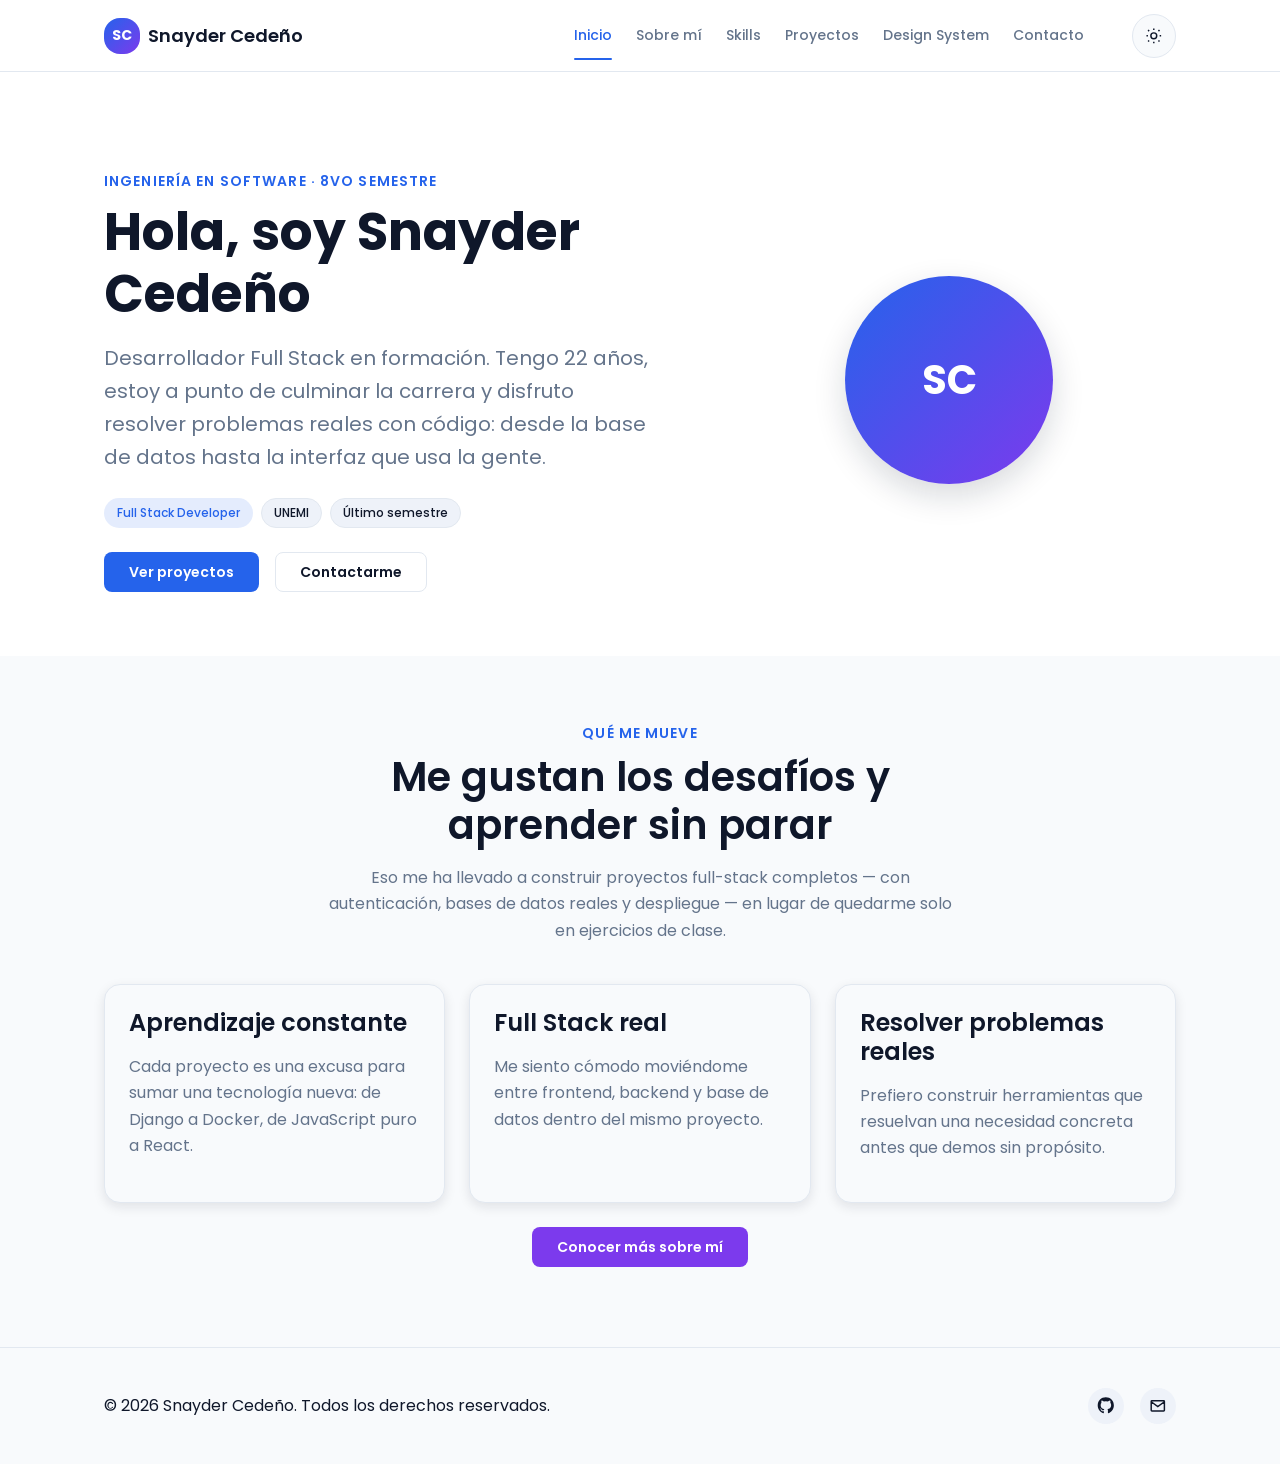
==== index.html @ 7c514db2 "feat: página de Inicio Hero con presentación, avatar placeholder con iniciales, CTAs a Proyectos y C" ====
<!DOCTYPE html>
<html lang="es">
<head>
  <meta charset="UTF-8" />
  <meta name="viewport" content="width=device-width, initial-scale=1.0" />
  <title>Snayder Cedeño · Full Stack Developer</title>
  <meta name="description" content="Portafolio de Snayder Cedeño, estudiante de Ingeniería en Software y desarrollador Full Stack. Proyectos, habilidades y contacto." />
  <link rel="icon" type="image/svg+xml" href="assets/img/favicon.svg" />
  <link rel="preconnect" href="https://fonts.googleapis.com" />
  <link rel="preconnect" href="https://fonts.gstatic.com" crossorigin />
  <link href="https://fonts.googleapis.com/css2?family=Poppins:wght@400;500;600;700&display=swap" rel="stylesheet" />
  <link rel="stylesheet" href="css/variables.css" />
  <link rel="stylesheet" href="css/base.css" />
  <link rel="stylesheet" href="css/layout.css" />
  <link rel="stylesheet" href="css/components.css" />
  <link rel="stylesheet" href="css/utilities.css" />
  <link rel="stylesheet" href="css/responsive.css" />
  <script>
    (function () {
      try {
        var saved = localStorage.getItem("portfolio-theme");
        var theme = saved || ((window.matchMedia && window.matchMedia("(prefers-color-scheme: dark)").matches) ? "dark" : "light");
        document.documentElement.setAttribute("data-theme", theme);
      } catch (e) {}
    })();
  </script>
</head>
<body>
  <a class="sr-only" href="#main-content">Saltar al contenido principal</a>

  <header class="site-header">
    <div class="container header__inner">
      <a href="index.html" class="brand">
        <span class="brand__mark" aria-hidden="true">SC</span>
        <span class="brand__name">Snayder Cedeño</span>
      </a>

      <nav class="navbar" aria-label="Navegación principal">
        <button class="nav-toggle" id="navToggle" type="button" aria-expanded="false" aria-controls="navMenu" aria-label="Abrir menú de navegación">
          <span class="nav-toggle__bar"></span>
          <span class="nav-toggle__bar"></span>
          <span class="nav-toggle__bar"></span>
        </button>
        <ul class="nav-menu" id="navMenu">
          <li><a href="index.html" class="nav-link nav-link--active" aria-current="page">Inicio</a></li>
          <li><a href="sobre-mi.html" class="nav-link">Sobre mí</a></li>
          <li><a href="skills.html" class="nav-link">Skills</a></li>
          <li><a href="proyectos.html" class="nav-link">Proyectos</a></li>
          <li><a href="design-system.html" class="nav-link">Design System</a></li>
          <li><a href="contacto.html" class="nav-link">Contacto</a></li>
        </ul>
      </nav>

      <div class="header__actions">
        <button class="theme-toggle" id="themeToggle" type="button" aria-label="Cambiar tema claro/oscuro" aria-pressed="false">
          <svg class="icon-sun" viewBox="0 0 24 24" fill="none" stroke="currentColor" stroke-width="2" aria-hidden="true">
            <circle cx="12" cy="12" r="4" />
            <path d="M12 2v2M12 20v2M4.22 4.22l1.42 1.42M18.36 18.36l1.42 1.42M2 12h2M20 12h2M4.22 19.78l1.42-1.42M18.36 5.64l1.42-1.42" />
          </svg>
          <svg class="icon-moon" viewBox="0 0 24 24" fill="none" stroke="currentColor" stroke-width="2" aria-hidden="true">
            <path d="M21 12.79A9 9 0 1 1 11.21 3 7 7 0 0 0 21 12.79z" />
          </svg>
        </button>
      </div>
    </div>
  </header>

  <main id="main-content">
    <section class="hero">
      <div class="container hero__inner">
        <div>
          <p class="section__eyebrow">Ingeniería en Software · 8vo semestre</p>
          <h1>Hola, soy Snayder Cedeño</h1>
          <p class="text-muted" style="font-size: var(--fs-lg)">
            Desarrollador Full Stack en formación. Tengo 22 años, estoy a punto de
            culminar la carrera y disfruto resolver problemas reales con código:
            desde la base de datos hasta la interfaz que usa la gente.
          </p>
          <div class="hero__meta" aria-label="Resumen rápido">
            <span class="badge badge-primary">Full Stack Developer</span>
            <span class="badge">UNEMI</span>
            <span class="badge">Último semestre</span>
          </div>
          <div class="hero__actions">
            <a class="btn btn-primary" href="proyectos.html">Ver proyectos</a>
            <a class="btn btn-outline" href="contacto.html">Contactarme</a>
          </div>
        </div>

        <figure class="hero__figure">
          <div class="avatar avatar--lg" role="img" aria-label="Avatar de Snayder Cedeño con las iniciales SC">SC</div>
          <figcaption class="sr-only">Avatar de Snayder Cedeño — reemplazar por foto real cuando esté disponible.</figcaption>
        </figure>
      </div>
    </section>

    <section class="section section--alt">
      <div class="container">
        <div class="section__header text-center" style="margin-inline:auto">
          <p class="section__eyebrow">Qué me mueve</p>
          <h2>Me gustan los desafíos y aprender sin parar</h2>
          <p class="text-muted">
            Eso me ha llevado a construir proyectos full-stack completos — con
            autenticación, bases de datos reales y despliegue — en lugar de
            quedarme solo en ejercicios de clase.
          </p>
        </div>

        <div class="grid grid--skills">
          <article class="card reveal">
            <h3>Aprendizaje constante</h3>
            <p class="text-muted">
              Cada proyecto es una excusa para sumar una tecnología nueva:
              de Django a Docker, de JavaScript puro a React.
            </p>
          </article>
          <article class="card reveal">
            <h3>Full Stack real</h3>
            <p class="text-muted">
              Me siento cómodo moviéndome entre frontend, backend y base de
              datos dentro del mismo proyecto.
            </p>
          </article>
          <article class="card reveal">
            <h3>Resolver problemas reales</h3>
            <p class="text-muted">
              Prefiero construir herramientas que resuelvan una necesidad
              concreta antes que demos sin propósito.
            </p>
          </article>
        </div>

        <p class="text-center mt-lg">
          <a class="btn btn-secondary" href="sobre-mi.html">Conocer más sobre mí</a>
        </p>
      </div>
    </section>
  </main>

  <footer class="site-footer">
    <div class="container footer__inner">
      <p class="mb-0">&copy; <span id="year"></span> Snayder Cedeño. Todos los derechos reservados.</p>
      <ul class="footer__social">
        <li>
          <a href="https://github.com/SnayderC" target="_blank" rel="noopener noreferrer" aria-label="Perfil de GitHub">
            <svg viewBox="0 0 24 24" fill="currentColor" aria-hidden="true"><path d="M12 .5C5.73.5.98 5.24.98 11.52c0 4.93 3.2 9.11 7.64 10.59.56.1.76-.24.76-.54 0-.27-.01-1.17-.02-2.12-3.11.68-3.77-1.32-3.77-1.32-.51-1.29-1.24-1.64-1.24-1.64-1.01-.69.08-.67.08-.67 1.12.08 1.71 1.15 1.71 1.15.99 1.7 2.6 1.21 3.24.92.1-.72.39-1.21.7-1.49-2.48-.28-5.09-1.24-5.09-5.53 0-1.22.43-2.22 1.15-3-.12-.28-.5-1.42.11-2.96 0 0 .94-.3 3.08 1.14a10.7 10.7 0 0 1 5.6 0c2.14-1.44 3.08-1.14 3.08-1.14.61 1.54.23 2.68.11 2.96.72.78 1.15 1.78 1.15 3 0 4.3-2.62 5.25-5.11 5.52.4.35.76 1.03.76 2.08 0 1.5-.01 2.71-.01 3.08 0 .3.2.65.77.54C19.82 20.63 23 16.45 23 11.52 23 5.24 18.27.5 12 .5z"/></svg>
          </a>
        </li>
        <li>
          <a href="mailto:cedenosnyder@gmail.com" aria-label="Enviar correo electrónico">
            <svg viewBox="0 0 24 24" fill="none" stroke="currentColor" stroke-width="2" aria-hidden="true"><path d="M4 4h16v16H4z" opacity="0"/><path d="M3 6.5 12 13l9-6.5M4 5h16a1 1 0 0 1 1 1v12a1 1 0 0 1-1 1H4a1 1 0 0 1-1-1V6a1 1 0 0 1 1-1z"/></svg>
          </a>
        </li>
      </ul>
    </div>
  </footer>

  <button class="back-to-top" id="backToTop" type="button" aria-label="Volver al inicio de la página">↑</button>

  <script src="js/nav.js" defer></script>
  <script src="js/theme.js" defer></script>
  <script src="js/scrolltop.js" defer></script>
  <script src="js/main.js" defer></script>
</body>
</html>
---- css/variables.css ----
/* ==========================================================================
   Design Tokens — fuente única de verdad para todas las decisiones visuales.
   Toda la sección "Design System" de este sitio documenta estas variables.
   ========================================================================== */

:root {
  /* --- Color: marca y superficies (tema claro, por defecto) --- */
  --color-primary: #2563eb;
  --color-primary-dark: #1d4ed8;
  --color-secondary: #7c3aed;
  --color-accent: #06b6d4;

  --color-success: #16a34a;
  --color-error: #dc2626;

  --color-background: #ffffff;
  --color-surface: #f8fafc;
  --color-surface-alt: #eef2f9;
  --color-border: #e2e8f0;

  --color-text: #0f172a;
  --color-text-muted: #64748b;
  --color-text-on-primary: #ffffff;

  /* --- Tipografía --- */
  --font-primary: "Poppins", "Segoe UI", Arial, sans-serif;
  --font-mono: "Fira Code", "Courier New", monospace;

  --fs-xs: 0.75rem;
  --fs-sm: 0.875rem;
  --fs-base: 1rem;
  --fs-md: 1.125rem;
  --fs-lg: 1.25rem;
  --fs-xl: 1.5rem;
  --fs-2xl: 2rem;
  --fs-3xl: 2.5rem;
  --fs-4xl: 3.25rem;

  --fw-regular: 400;
  --fw-medium: 500;
  --fw-semibold: 600;
  --fw-bold: 700;

  --lh-tight: 1.2;
  --lh-normal: 1.65;

  /* --- Espaciado (escala base 4px/8px) --- */
  --space-3xs: 0.25rem;
  --space-2xs: 0.5rem;
  --space-sm: 0.75rem;
  --space-md: 1rem;
  --space-lg: 1.5rem;
  --space-xl: 2.5rem;
  --space-2xl: 4rem;
  --space-3xl: 6rem;

  /* --- Bordes y radios --- */
  --border-width: 1px;
  --radius-sm: 0.5rem;
  --radius-md: 1rem;
  --radius-lg: 1.5rem;
  --radius-full: 999px;

  /* --- Sombras --- */
  --shadow-sm: 0 1px 3px rgb(15 23 42 / 0.08);
  --shadow-card: 0 4px 12px rgb(15 23 42 / 0.1);
  --shadow-lg: 0 12px 32px rgb(15 23 42 / 0.16);

  /* --- Layout --- */
  --container-max: 1120px;
  --header-height: 4.5rem;
  --transition-base: 0.25s ease;
  --transition-fast: 0.15s ease;

  --z-header: 100;
  --z-backdrop: 500;
  --z-modal: 1000;
  --z-toast: 1100;
}

/* --- Tema oscuro: se activa con [data-theme="dark"] en <html> ---
   Guardado en localStorage para persistir la preferencia del usuario. */
[data-theme="dark"] {
  --color-primary: #3b82f6;
  --color-primary-dark: #2563eb;
  --color-secondary: #a78bfa;
  --color-accent: #22d3ee;

  --color-background: #0b1120;
  --color-surface: #131c2e;
  --color-surface-alt: #1a2540;
  --color-border: #26324a;

  --color-text: #f1f5f9;
  --color-text-muted: #94a3b8;
  --color-text-on-primary: #0b1120;

  --shadow-sm: 0 1px 3px rgb(0 0 0 / 0.4);
  --shadow-card: 0 4px 14px rgb(0 0 0 / 0.45);
  --shadow-lg: 0 14px 36px rgb(0 0 0 / 0.55);
}
---- css/base.css ----
/* ==========================================================================
   Base — reset mínimo, tipografía global y elementos HTML sin clases.
   ========================================================================== */

*,
*::before,
*::after {
  box-sizing: border-box;
}

html {
  scroll-behavior: smooth;
}

body {
  margin: 0;
  min-height: 100vh;
  background-color: var(--color-background);
  color: var(--color-text);
  font-family: var(--font-primary);
  font-size: var(--fs-base);
  line-height: var(--lh-normal);
  transition: background-color var(--transition-base), color var(--transition-base);
}

img,
svg {
  max-width: 100%;
  display: block;
}

h1,
h2,
h3,
h4,
h5,
h6 {
  margin: 0 0 var(--space-md) 0;
  font-weight: var(--fw-semibold);
  line-height: var(--lh-tight);
  color: var(--color-text);
}

h1 {
  font-size: var(--fs-4xl);
  font-weight: var(--fw-bold);
}

h2 {
  font-size: var(--fs-3xl);
}

h3 {
  font-size: var(--fs-xl);
}

h4 {
  font-size: var(--fs-lg);
}

h5 {
  font-size: var(--fs-md);
}

h6 {
  font-size: var(--fs-base);
  text-transform: uppercase;
  letter-spacing: 0.05em;
  color: var(--color-text-muted);
}

p {
  margin: 0 0 var(--space-md) 0;
  color: var(--color-text);
}

.text-muted {
  color: var(--color-text-muted);
}

a {
  color: var(--color-primary);
  text-decoration: none;
  transition: color var(--transition-fast);
}

a:hover {
  color: var(--color-primary-dark);
  text-decoration: underline;
}

ul,
ol {
  margin: 0;
  padding: 0;
  list-style: none;
}

button {
  font-family: inherit;
  cursor: pointer;
}

input,
textarea,
select {
  font-family: inherit;
  font-size: var(--fs-base);
  color: var(--color-text);
}

fieldset {
  border: none;
  margin: 0;
  padding: 0;
}

/* --- Accesibilidad: foco visible consistente en toda la interfaz --- */
:focus-visible {
  outline: 3px solid var(--color-accent);
  outline-offset: 2px;
}

.sr-only {
  position: absolute;
  width: 1px;
  height: 1px;
  padding: 0;
  margin: -1px;
  overflow: hidden;
  clip: rect(0, 0, 0, 0);
  white-space: nowrap;
  border: 0;
}

/* --- Evita cualquier desbordamiento horizontal en móviles --- */
html,
body {
  overflow-x: hidden;
}
---- css/layout.css ----
/* ==========================================================================
   Layout — estructura de página: header, navbar, secciones, grillas, footer.
   ========================================================================== */

.container {
  width: 100%;
  max-width: var(--container-max);
  margin-inline: auto;
  padding-inline: var(--space-lg);
}

/* --- Header / Navbar --- */
.site-header {
  position: sticky;
  top: 0;
  z-index: var(--z-header);
  height: var(--header-height);
  display: flex;
  align-items: center;
  background-color: var(--color-background);
  border-bottom: var(--border-width) solid var(--color-border);
}

.header__inner {
  display: flex;
  align-items: center;
  justify-content: space-between;
  gap: var(--space-lg);
  width: 100%;
}

.brand {
  display: flex;
  align-items: center;
  gap: var(--space-2xs);
  font-weight: var(--fw-semibold);
  font-size: var(--fs-md);
  color: var(--color-text);
}

.brand:hover {
  text-decoration: none;
  color: var(--color-text);
}

.brand__mark {
  display: inline-flex;
  align-items: center;
  justify-content: center;
  width: 2.25rem;
  height: 2.25rem;
  border-radius: var(--radius-md);
  background: linear-gradient(135deg, var(--color-primary), var(--color-secondary));
  color: #fff;
  font-size: var(--fs-sm);
  font-weight: var(--fw-bold);
}

.navbar {
  display: flex;
  align-items: center;
  flex: 1;
  justify-content: flex-end;
}

.nav-menu {
  display: flex;
  align-items: center;
  gap: var(--space-lg);
}

.nav-link {
  color: var(--color-text-muted);
  font-weight: var(--fw-medium);
  font-size: var(--fs-sm);
  padding: var(--space-2xs) 0;
  position: relative;
}

.nav-link:hover {
  color: var(--color-primary);
  text-decoration: none;
}

.nav-link--active {
  color: var(--color-primary);
}

.nav-link--active::after {
  content: "";
  position: absolute;
  left: 0;
  right: 0;
  bottom: -0.4rem;
  height: 2px;
  background: var(--color-primary);
  border-radius: var(--radius-full);
}

.nav-toggle {
  display: none;
  flex-direction: column;
  justify-content: center;
  align-items: center;
  gap: 5px;
  width: 2.75rem;
  height: 2.75rem;
  background: transparent;
  border: none;
  padding: 0;
}

.nav-toggle__bar {
  display: block;
  width: 1.5rem;
  height: 2px;
  background-color: var(--color-text);
  border-radius: var(--radius-full);
  transition: transform var(--transition-fast), opacity var(--transition-fast);
}

.header__actions {
  display: flex;
  align-items: center;
  gap: var(--space-md);
  margin-left: var(--space-lg);
}

/* --- Main / secciones --- */
main {
  display: block;
}

.section {
  padding-block: var(--space-2xl);
}

.section--alt {
  background-color: var(--color-surface);
}

.section__header {
  max-width: 640px;
  margin-bottom: var(--space-xl);
}

.section__eyebrow {
  display: inline-block;
  color: var(--color-primary);
  font-weight: var(--fw-semibold);
  font-size: var(--fs-sm);
  text-transform: uppercase;
  letter-spacing: 0.08em;
  margin-bottom: var(--space-2xs);
}

/* --- Hero (Inicio) --- */
.hero {
  padding-block: var(--space-3xl) var(--space-2xl);
}

.hero__inner {
  display: grid;
  grid-template-columns: 1.1fr 0.9fr;
  align-items: center;
  gap: var(--space-2xl);
}

.hero__actions {
  display: flex;
  gap: var(--space-md);
  flex-wrap: wrap;
  margin-top: var(--space-lg);
}

.hero__meta {
  display: flex;
  flex-wrap: wrap;
  gap: var(--space-2xs);
  margin-top: var(--space-lg);
}

.hero__figure {
  justify-self: center;
}

/* --- Grillas reutilizables --- */
.grid {
  display: grid;
  gap: var(--space-lg);
}

.grid--skills {
  grid-template-columns: repeat(3, 1fr);
}

.grid--projects {
  grid-template-columns: repeat(3, 1fr);
}

.grid--2col {
  grid-template-columns: repeat(2, 1fr);
}

.grid--swatches {
  grid-template-columns: repeat(auto-fit, minmax(160px, 1fr));
}

/* --- Footer --- */
.site-footer {
  border-top: var(--border-width) solid var(--color-border);
  background-color: var(--color-surface);
  padding-block: var(--space-xl);
}

.footer__inner {
  display: flex;
  align-items: center;
  justify-content: space-between;
  gap: var(--space-md);
  flex-wrap: wrap;
}

.footer__social {
  display: flex;
  gap: var(--space-md);
}

.footer__social a {
  display: inline-flex;
  align-items: center;
  justify-content: center;
  width: 2.25rem;
  height: 2.25rem;
  border-radius: var(--radius-full);
  background-color: var(--color-surface-alt);
  color: var(--color-text);
}

.footer__social a:hover {
  background-color: var(--color-primary);
  color: var(--color-text-on-primary);
}

.footer__social svg {
  width: 1.1rem;
  height: 1.1rem;
}
---- css/components.css ----
/* ==========================================================================
   Componentes — piezas reutilizables. Todo lo que aparece en Design System
   usa exactamente estas clases, no hay estilos duplicados o paralelos.
   ========================================================================== */

/* --- Botones --- */
.btn {
  display: inline-flex;
  align-items: center;
  justify-content: center;
  gap: var(--space-2xs);
  padding: var(--space-sm) var(--space-lg);
  border-radius: var(--radius-sm);
  border: var(--border-width) solid transparent;
  font-size: var(--fs-sm);
  font-weight: var(--fw-semibold);
  line-height: 1;
  cursor: pointer;
  transition: transform var(--transition-fast), box-shadow var(--transition-fast), background-color var(--transition-fast), color var(--transition-fast);
}

.btn:hover {
  text-decoration: none;
  transform: translateY(-2px);
}

.btn:active {
  transform: translateY(0);
}

.btn-primary {
  background-color: var(--color-primary);
  color: var(--color-text-on-primary);
}

.btn-primary:hover {
  background-color: var(--color-primary-dark);
  color: var(--color-text-on-primary);
  box-shadow: var(--shadow-card);
}

.btn-secondary {
  background-color: var(--color-secondary);
  color: #fff;
}

.btn-secondary:hover {
  box-shadow: var(--shadow-card);
  color: #fff;
}

.btn-outline {
  background-color: transparent;
  border-color: var(--color-border);
  color: var(--color-text);
}

.btn-outline:hover {
  border-color: var(--color-primary);
  color: var(--color-primary);
}

.btn-sm {
  padding: var(--space-2xs) var(--space-md);
  font-size: var(--fs-xs);
}

.btn[disabled] {
  opacity: 0.6;
  cursor: not-allowed;
  transform: none;
}

/* --- Card genérica --- */
.card {
  background-color: var(--color-surface);
  border: var(--border-width) solid var(--color-border);
  border-radius: var(--radius-md);
  box-shadow: var(--shadow-card);
  padding: var(--space-lg);
}

/* --- Card de proyecto --- */
.project-card {
  display: flex;
  flex-direction: column;
  background-color: var(--color-surface);
  border: var(--border-width) solid var(--color-border);
  border-radius: var(--radius-md);
  overflow: hidden;
  box-shadow: var(--shadow-card);
  transition: transform var(--transition-base), box-shadow var(--transition-base);
}

.project-card:hover {
  transform: translateY(-4px);
  box-shadow: var(--shadow-lg);
}

.project-card__figure {
  margin: 0;
  aspect-ratio: 16 / 10;
  background-color: var(--color-surface-alt);
}

.project-card__figure img {
  width: 100%;
  height: 100%;
  object-fit: cover;
}

.project-card__body {
  padding: var(--space-lg);
  display: flex;
  flex-direction: column;
  gap: var(--space-2xs);
  flex: 1;
}

.project-card__title {
  font-size: var(--fs-lg);
  margin-bottom: 0;
}

.project-card__tags {
  display: flex;
  flex-wrap: wrap;
  gap: var(--space-3xs);
  margin-block: var(--space-2xs) var(--space-sm);
}

.project-card__footer {
  margin-top: auto;
  display: flex;
  gap: var(--space-sm);
  padding-top: var(--space-sm);
}

/* --- Badges / Tags (skills y tecnologías) --- */
.badge {
  display: inline-flex;
  align-items: center;
  gap: var(--space-3xs);
  padding: var(--space-3xs) var(--space-sm);
  border-radius: var(--radius-full);
  font-size: var(--fs-xs);
  font-weight: var(--fw-medium);
  background-color: var(--color-surface-alt);
  color: var(--color-text);
  border: var(--border-width) solid var(--color-border);
}

.badge-primary {
  background-color: color-mix(in srgb, var(--color-primary) 12%, transparent);
  color: var(--color-primary);
  border-color: transparent;
}

.badge-level {
  text-transform: uppercase;
  letter-spacing: 0.03em;
  font-size: 0.65rem;
}

.badge-level--avanzado {
  background-color: color-mix(in srgb, var(--color-success) 15%, transparent);
  color: var(--color-success);
  border-color: transparent;
}

.badge-level--intermedio {
  background-color: color-mix(in srgb, var(--color-accent) 18%, transparent);
  color: #0e7490;
  border-color: transparent;
}

[data-theme="dark"] .badge-level--intermedio {
  color: var(--color-accent);
}

.badge-level--basico {
  background-color: color-mix(in srgb, var(--color-secondary) 15%, transparent);
  color: var(--color-secondary);
  border-color: transparent;
}

/* --- Skill card --- */
.skill-card {
  display: flex;
  flex-direction: column;
  gap: var(--space-sm);
}

.skill-card__head {
  display: flex;
  align-items: center;
  gap: var(--space-sm);
}

.skill-card__icon {
  display: inline-flex;
  align-items: center;
  justify-content: center;
  width: 2.5rem;
  height: 2.5rem;
  border-radius: var(--radius-sm);
  background-color: var(--color-surface-alt);
  font-weight: var(--fw-bold);
  color: var(--color-primary);
  flex-shrink: 0;
}

.skill-card__name {
  margin: 0;
  font-size: var(--fs-md);
}

.skill-level {
  height: 0.5rem;
  border-radius: var(--radius-full);
  background-color: var(--color-border);
  overflow: hidden;
}

.skill-level__fill {
  height: 100%;
  border-radius: var(--radius-full);
  background: linear-gradient(90deg, var(--color-primary), var(--color-secondary));
}

/* --- Formularios --- */
.form {
  display: flex;
  flex-direction: column;
  gap: var(--space-lg);
}

.form-group {
  display: flex;
  flex-direction: column;
  gap: var(--space-2xs);
}

.form-label {
  font-size: var(--fs-sm);
  font-weight: var(--fw-medium);
  color: var(--color-text);
}

.form-control {
  width: 100%;
  padding: var(--space-sm) var(--space-md);
  border-radius: var(--radius-sm);
  border: var(--border-width) solid var(--color-border);
  background-color: var(--color-background);
  color: var(--color-text);
  transition: border-color var(--transition-fast), box-shadow var(--transition-fast);
}

.form-control:focus {
  border-color: var(--color-primary);
  box-shadow: 0 0 0 3px color-mix(in srgb, var(--color-primary) 20%, transparent);
  outline: none;
}

.form-control.is-invalid {
  border-color: var(--color-error);
}

textarea.form-control {
  resize: vertical;
  min-height: 8rem;
}

.form-hint {
  font-size: var(--fs-xs);
  color: var(--color-text-muted);
}

.form-error {
  font-size: var(--fs-xs);
  color: var(--color-error);
  min-height: 1em;
}

.form-status {
  padding: var(--space-sm) var(--space-md);
  border-radius: var(--radius-sm);
  font-size: var(--fs-sm);
  font-weight: var(--fw-medium);
  display: none;
}

.form-status.is-visible {
  display: block;
}

.form-status--success {
  background-color: color-mix(in srgb, var(--color-success) 15%, transparent);
  color: var(--color-success);
}

.form-status--error {
  background-color: color-mix(in srgb, var(--color-error) 12%, transparent);
  color: var(--color-error);
}

/* --- Theme toggle --- */
.theme-toggle {
  display: inline-flex;
  align-items: center;
  justify-content: center;
  width: 2.75rem;
  height: 2.75rem;
  border-radius: var(--radius-full);
  border: var(--border-width) solid var(--color-border);
  background-color: var(--color-surface);
  color: var(--color-text);
}

.theme-toggle svg {
  width: 1.1rem;
  height: 1.1rem;
}

.theme-toggle .icon-moon {
  display: none;
}

[data-theme="dark"] .theme-toggle .icon-sun {
  display: none;
}

[data-theme="dark"] .theme-toggle .icon-moon {
  display: block;
}

/* --- Back to top --- */
.back-to-top {
  position: fixed;
  right: var(--space-lg);
  bottom: var(--space-lg);
  width: 2.75rem;
  height: 2.75rem;
  border-radius: var(--radius-full);
  border: none;
  background-color: var(--color-primary);
  color: #fff;
  font-size: var(--fs-lg);
  box-shadow: var(--shadow-lg);
  display: flex;
  align-items: center;
  justify-content: center;
  opacity: 0;
  visibility: hidden;
  transform: translateY(1rem);
  transition: opacity var(--transition-base), transform var(--transition-base), visibility var(--transition-base);
  z-index: var(--z-header);
}

.back-to-top.is-visible {
  opacity: 1;
  visibility: visible;
  transform: translateY(0);
}

/* --- Filtros de proyectos --- */
.filter-bar {
  display: flex;
  gap: var(--space-sm);
  flex-wrap: wrap;
  margin-bottom: var(--space-xl);
}

.filter-btn {
  padding: var(--space-2xs) var(--space-md);
  border-radius: var(--radius-full);
  border: var(--border-width) solid var(--color-border);
  background-color: var(--color-surface);
  color: var(--color-text-muted);
  font-size: var(--fs-sm);
  font-weight: var(--fw-medium);
}

.filter-btn:hover {
  border-color: var(--color-primary);
  color: var(--color-primary);
}

.filter-btn.is-active {
  background-color: var(--color-primary);
  border-color: var(--color-primary);
  color: var(--color-text-on-primary);
}

/* --- Modal --- */
.modal-backdrop {
  position: fixed;
  inset: 0;
  background-color: rgb(15 23 42 / 0.6);
  display: flex;
  align-items: center;
  justify-content: center;
  padding: var(--space-lg);
  z-index: var(--z-modal);
  opacity: 0;
  visibility: hidden;
  transition: opacity var(--transition-base), visibility var(--transition-base);
}

.modal-backdrop.is-open {
  opacity: 1;
  visibility: visible;
}

.modal {
  background-color: var(--color-background);
  border-radius: var(--radius-md);
  max-width: 640px;
  width: 100%;
  max-height: 85vh;
  overflow-y: auto;
  box-shadow: var(--shadow-lg);
  padding: var(--space-xl);
  position: relative;
  transform: translateY(1rem) scale(0.98);
  transition: transform var(--transition-base);
}

.modal-backdrop.is-open .modal {
  transform: translateY(0) scale(1);
}

.modal__close {
  position: absolute;
  top: var(--space-md);
  right: var(--space-md);
  width: 2.25rem;
  height: 2.25rem;
  border-radius: var(--radius-full);
  border: none;
  background-color: var(--color-surface-alt);
  color: var(--color-text);
  font-size: var(--fs-lg);
  line-height: 1;
}

.modal__close:hover {
  background-color: var(--color-border);
}

.modal__figure {
  margin: 0 0 var(--space-md) 0;
  border-radius: var(--radius-sm);
  overflow: hidden;
}

.modal__tags {
  display: flex;
  flex-wrap: wrap;
  gap: var(--space-3xs);
  margin-block: var(--space-sm);
}

.modal__links {
  display: flex;
  gap: var(--space-sm);
  margin-top: var(--space-lg);
  flex-wrap: wrap;
}

/* --- Swatches (Design System: colores) --- */
.swatch {
  border-radius: var(--radius-md);
  overflow: hidden;
  border: var(--border-width) solid var(--color-border);
}

.swatch__color {
  height: 4.5rem;
}

.swatch__meta {
  padding: var(--space-sm);
  background-color: var(--color-surface);
}

.swatch__name {
  font-weight: var(--fw-semibold);
  font-size: var(--fs-sm);
  display: block;
}

.swatch__value {
  font-family: var(--font-mono);
  font-size: var(--fs-xs);
  color: var(--color-text-muted);
}

/* --- Muestra de espaciado (Design System) --- */
.space-row {
  display: flex;
  align-items: center;
  gap: var(--space-md);
  margin-bottom: var(--space-sm);
}

.space-row__block {
  height: 1.25rem;
  background: linear-gradient(90deg, var(--color-primary), var(--color-secondary));
  border-radius: var(--radius-sm);
}

.space-row__label {
  font-family: var(--font-mono);
  font-size: var(--fs-xs);
  color: var(--color-text-muted);
  width: 9rem;
  flex-shrink: 0;
}

/* --- Avatar --- */
.avatar {
  display: inline-flex;
  align-items: center;
  justify-content: center;
  border-radius: var(--radius-full);
  background: linear-gradient(135deg, var(--color-primary), var(--color-secondary));
  color: #fff;
  font-weight: var(--fw-bold);
  overflow: hidden;
}

.avatar img {
  width: 100%;
  height: 100%;
  object-fit: cover;
}

.avatar--lg {
  width: 13rem;
  height: 13rem;
  font-size: var(--fs-3xl);
  box-shadow: var(--shadow-lg);
}

.avatar--sm {
  width: 3rem;
  height: 3rem;
  font-size: var(--fs-base);
}

/* --- Code preview (Design System) --- */
.code-preview {
  background-color: var(--color-surface-alt);
  border: var(--border-width) solid var(--color-border);
  border-radius: var(--radius-sm);
  padding: var(--space-md);
  font-family: var(--font-mono);
  font-size: var(--fs-sm);
  overflow-x: auto;
  color: var(--color-text);
}
---- css/utilities.css ----
/* ==========================================================================
   Utilidades — helpers pequeños y animaciones compartidas.
   ========================================================================== */

.text-center {
  text-align: center;
}

.flex {
  display: flex;
}

.flex-center {
  display: flex;
  align-items: center;
  justify-content: center;
}

.flex-wrap {
  flex-wrap: wrap;
}

.gap-sm {
  gap: var(--space-sm);
}

.gap-md {
  gap: var(--space-md);
}

.mt-lg {
  margin-top: var(--space-lg);
}

.mb-0 {
  margin-bottom: 0;
}

.hidden {
  display: none !important;
}

/* --- Animación de aparición al hacer scroll --- */
.reveal {
  opacity: 0;
  transform: translateY(16px);
  transition: opacity 0.6s ease, transform 0.6s ease;
}

.reveal.is-revealed {
  opacity: 1;
  transform: translateY(0);
}

@media (prefers-reduced-motion: reduce) {
  .reveal {
    opacity: 1;
    transform: none;
    transition: none;
  }

  html {
    scroll-behavior: auto;
  }
}

/* --- Scroll lock cuando el menú móvil o el modal están abiertos --- */
.no-scroll {
  overflow: hidden;
}
---- css/responsive.css ----
/* ==========================================================================
   Responsive — breakpoints: desktop (por defecto), tablet (<=1024px),
   móvil (<=768px), móvil pequeño (<=480px).
   ========================================================================== */

/* --- Tablet --- */
@media (max-width: 1024px) {
  :root {
    --fs-4xl: 2.5rem;
    --fs-3xl: 2rem;
  }

  .grid--skills,
  .grid--projects {
    grid-template-columns: repeat(2, 1fr);
  }

  .hero__inner {
    gap: var(--space-xl);
  }
}

/* --- Móvil: la navbar se convierte en menú hamburguesa --- */
@media (max-width: 768px) {
  .container {
    padding-inline: var(--space-md);
  }

  .nav-toggle {
    display: flex;
  }

  .navbar {
    position: relative;
  }

  .nav-menu {
    position: absolute;
    top: calc(var(--header-height) - var(--space-md));
    right: 0;
    flex-direction: column;
    align-items: stretch;
    gap: 0;
    width: 16rem;
    background-color: var(--color-background);
    border: var(--border-width) solid var(--color-border);
    border-radius: var(--radius-md);
    box-shadow: var(--shadow-lg);
    padding: var(--space-sm);
    opacity: 0;
    visibility: hidden;
    transform: translateY(-0.5rem);
    transition: opacity var(--transition-base), transform var(--transition-base), visibility var(--transition-base);
  }

  .nav-menu.is-open {
    opacity: 1;
    visibility: visible;
    transform: translateY(0);
  }

  .nav-menu li {
    width: 100%;
  }

  .nav-link {
    display: block;
    padding: var(--space-sm);
    border-radius: var(--radius-sm);
  }

  .nav-link--active::after {
    display: none;
  }

  .nav-link--active {
    background-color: var(--color-surface-alt);
  }

  .header__actions {
    margin-left: var(--space-sm);
  }

  .hero__inner {
    grid-template-columns: 1fr;
    text-align: center;
  }

  .hero__figure {
    order: -1;
  }

  .hero__actions,
  .hero__meta {
    justify-content: center;
  }

  .grid--skills,
  .grid--projects,
  .grid--2col {
    grid-template-columns: 1fr;
  }

  .footer__inner {
    flex-direction: column;
    text-align: center;
  }

  .back-to-top {
    right: var(--space-md);
    bottom: var(--space-md);
  }
}

/* --- Móvil pequeño --- */
@media (max-width: 480px) {
  :root {
    --fs-4xl: 2rem;
    --fs-3xl: 1.65rem;
    --fs-2xl: 1.4rem;
  }

  .section {
    padding-block: var(--space-xl);
  }

  .avatar--lg {
    width: 9rem;
    height: 9rem;
  }

  .filter-bar {
    gap: var(--space-2xs);
  }

  .modal {
    padding: var(--space-lg);
  }
}
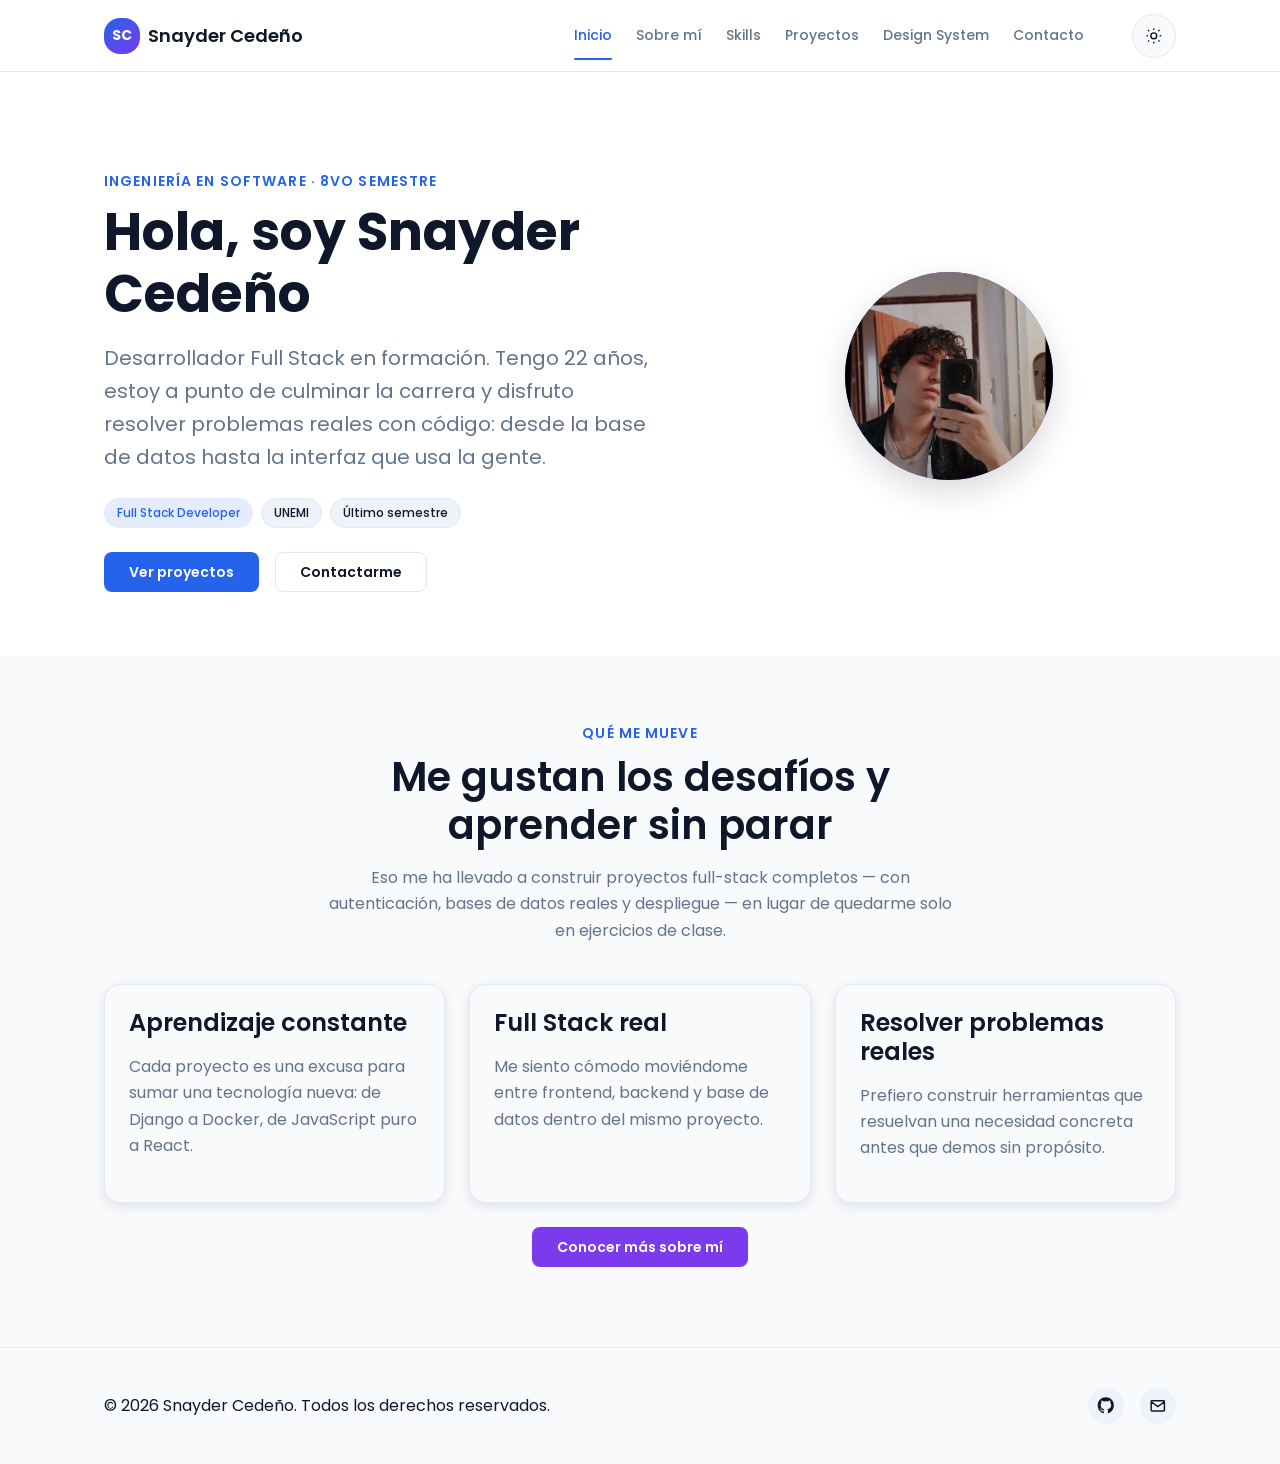
==== commit db41e60c: "feat: agrega foto real al avatar de Inicio Reemplaza el avatar con iniciales por la foto real de Sna" ====
--- a/index.html
+++ b/index.html
@@ -88,8 +88,10 @@
         </div>
 
         <figure class="hero__figure">
-          <div class="avatar avatar--lg" role="img" aria-label="Avatar de Snayder Cedeño con las iniciales SC">SC</div>
-          <figcaption class="sr-only">Avatar de Snayder Cedeño — reemplazar por foto real cuando esté disponible.</figcaption>
+          <div class="avatar avatar--lg">
+            <img src="assets/img/yo.jpeg" alt="Foto de Snayder Cedeño" />
+          </div>
+          <figcaption class="sr-only">Foto de Snayder Cedeño.</figcaption>
         </figure>
       </div>
     </section>
--- a/css/variables.css
+++ b/css/variables.css
@@ -1,10 +1,4 @@
-/* ==========================================================================
-   Design Tokens — fuente única de verdad para todas las decisiones visuales.
-   Toda la sección "Design System" de este sitio documenta estas variables.
-   ========================================================================== */
-
 :root {
-  /* --- Color: marca y superficies (tema claro, por defecto) --- */
   --color-primary: #2563eb;
   --color-primary-dark: #1d4ed8;
   --color-secondary: #7c3aed;
@@ -22,7 +16,6 @@
   --color-text-muted: #64748b;
   --color-text-on-primary: #ffffff;
 
-  /* --- Tipografía --- */
   --font-primary: "Poppins", "Segoe UI", Arial, sans-serif;
   --font-mono: "Fira Code", "Courier New", monospace;
 
@@ -44,7 +37,6 @@
   --lh-tight: 1.2;
   --lh-normal: 1.65;
 
-  /* --- Espaciado (escala base 4px/8px) --- */
   --space-3xs: 0.25rem;
   --space-2xs: 0.5rem;
   --space-sm: 0.75rem;
@@ -54,19 +46,16 @@
   --space-2xl: 4rem;
   --space-3xl: 6rem;
 
-  /* --- Bordes y radios --- */
   --border-width: 1px;
   --radius-sm: 0.5rem;
   --radius-md: 1rem;
   --radius-lg: 1.5rem;
   --radius-full: 999px;
 
-  /* --- Sombras --- */
   --shadow-sm: 0 1px 3px rgb(15 23 42 / 0.08);
   --shadow-card: 0 4px 12px rgb(15 23 42 / 0.1);
   --shadow-lg: 0 12px 32px rgb(15 23 42 / 0.16);
 
-  /* --- Layout --- */
   --container-max: 1120px;
   --header-height: 4.5rem;
   --transition-base: 0.25s ease;
@@ -78,8 +67,6 @@
   --z-toast: 1100;
 }
 
-/* --- Tema oscuro: se activa con [data-theme="dark"] en <html> ---
-   Guardado en localStorage para persistir la preferencia del usuario. */
 [data-theme="dark"] {
   --color-primary: #3b82f6;
   --color-primary-dark: #2563eb;
--- a/css/base.css
+++ b/css/base.css
@@ -1,7 +1,3 @@
-/* ==========================================================================
-   Base — reset mínimo, tipografía global y elementos HTML sin clases.
-   ========================================================================== */
-
 *,
 *::before,
 *::after {
@@ -115,7 +111,6 @@
   padding: 0;
 }
 
-/* --- Accesibilidad: foco visible consistente en toda la interfaz --- */
 :focus-visible {
   outline: 3px solid var(--color-accent);
   outline-offset: 2px;
@@ -133,7 +128,6 @@
   border: 0;
 }
 
-/* --- Evita cualquier desbordamiento horizontal en móviles --- */
 html,
 body {
   overflow-x: hidden;
--- a/css/layout.css
+++ b/css/layout.css
@@ -1,7 +1,3 @@
-/* ==========================================================================
-   Layout — estructura de página: header, navbar, secciones, grillas, footer.
-   ========================================================================== */
-
 .container {
   width: 100%;
   max-width: var(--container-max);
@@ -9,7 +5,6 @@
   padding-inline: var(--space-lg);
 }
 
-/* --- Header / Navbar --- */
 .site-header {
   position: sticky;
   top: 0;
@@ -126,7 +121,6 @@
   margin-left: var(--space-lg);
 }
 
-/* --- Main / secciones --- */
 main {
   display: block;
 }
@@ -154,7 +148,6 @@
   margin-bottom: var(--space-2xs);
 }
 
-/* --- Hero (Inicio) --- */
 .hero {
   padding-block: var(--space-3xl) var(--space-2xl);
 }
@@ -184,7 +177,6 @@
   justify-self: center;
 }
 
-/* --- Grillas reutilizables --- */
 .grid {
   display: grid;
   gap: var(--space-lg);
@@ -206,7 +198,6 @@
   grid-template-columns: repeat(auto-fit, minmax(160px, 1fr));
 }
 
-/* --- Footer --- */
 .site-footer {
   border-top: var(--border-width) solid var(--color-border);
   background-color: var(--color-surface);
--- a/css/components.css
+++ b/css/components.css
@@ -1,9 +1,3 @@
-/* ==========================================================================
-   Componentes — piezas reutilizables. Todo lo que aparece en Design System
-   usa exactamente estas clases, no hay estilos duplicados o paralelos.
-   ========================================================================== */
-
-/* --- Botones --- */
 .btn {
   display: inline-flex;
   align-items: center;
@@ -71,7 +65,6 @@
   transform: none;
 }
 
-/* --- Card genérica --- */
 .card {
   background-color: var(--color-surface);
   border: var(--border-width) solid var(--color-border);
@@ -80,7 +73,6 @@
   padding: var(--space-lg);
 }
 
-/* --- Card de proyecto --- */
 .project-card {
   display: flex;
   flex-direction: column;
@@ -136,7 +128,6 @@
   padding-top: var(--space-sm);
 }
 
-/* --- Badges / Tags (skills y tecnologías) --- */
 .badge {
   display: inline-flex;
   align-items: center;
@@ -184,7 +175,6 @@
   border-color: transparent;
 }
 
-/* --- Skill card --- */
 .skill-card {
   display: flex;
   flex-direction: column;
@@ -228,7 +218,6 @@
   background: linear-gradient(90deg, var(--color-primary), var(--color-secondary));
 }
 
-/* --- Formularios --- */
 .form {
   display: flex;
   flex-direction: column;
@@ -305,7 +294,6 @@
   color: var(--color-error);
 }
 
-/* --- Theme toggle --- */
 .theme-toggle {
   display: inline-flex;
   align-items: center;
@@ -335,7 +323,6 @@
   display: block;
 }
 
-/* --- Back to top --- */
 .back-to-top {
   position: fixed;
   right: var(--space-lg);
@@ -364,7 +351,6 @@
   transform: translateY(0);
 }
 
-/* --- Filtros de proyectos --- */
 .filter-bar {
   display: flex;
   gap: var(--space-sm);
@@ -393,7 +379,6 @@
   color: var(--color-text-on-primary);
 }
 
-/* --- Modal --- */
 .modal-backdrop {
   position: fixed;
   inset: 0;
@@ -469,7 +454,6 @@
   flex-wrap: wrap;
 }
 
-/* --- Swatches (Design System: colores) --- */
 .swatch {
   border-radius: var(--radius-md);
   overflow: hidden;
@@ -497,7 +481,6 @@
   color: var(--color-text-muted);
 }
 
-/* --- Muestra de espaciado (Design System) --- */
 .space-row {
   display: flex;
   align-items: center;
@@ -519,7 +502,6 @@
   flex-shrink: 0;
 }
 
-/* --- Avatar --- */
 .avatar {
   display: inline-flex;
   align-items: center;
@@ -550,7 +532,6 @@
   font-size: var(--fs-base);
 }
 
-/* --- Code preview (Design System) --- */
 .code-preview {
   background-color: var(--color-surface-alt);
   border: var(--border-width) solid var(--color-border);
--- a/css/utilities.css
+++ b/css/utilities.css
@@ -1,7 +1,3 @@
-/* ==========================================================================
-   Utilidades — helpers pequeños y animaciones compartidas.
-   ========================================================================== */
-
 .text-center {
   text-align: center;
 }
@@ -40,7 +36,6 @@
   display: none !important;
 }
 
-/* --- Animación de aparición al hacer scroll --- */
 .reveal {
   opacity: 0;
   transform: translateY(16px);
@@ -64,7 +59,6 @@
   }
 }
 
-/* --- Scroll lock cuando el menú móvil o el modal están abiertos --- */
 .no-scroll {
   overflow: hidden;
 }
--- a/css/responsive.css
+++ b/css/responsive.css
@@ -1,9 +1,3 @@
-/* ==========================================================================
-   Responsive — breakpoints: desktop (por defecto), tablet (<=1024px),
-   móvil (<=768px), móvil pequeño (<=480px).
-   ========================================================================== */
-
-/* --- Tablet --- */
 @media (max-width: 1024px) {
   :root {
     --fs-4xl: 2.5rem;
@@ -20,7 +14,6 @@
   }
 }
 
-/* --- Móvil: la navbar se convierte en menú hamburguesa --- */
 @media (max-width: 768px) {
   .container {
     padding-inline: var(--space-md);
@@ -112,7 +105,6 @@
   }
 }
 
-/* --- Móvil pequeño --- */
 @media (max-width: 480px) {
   :root {
     --fs-4xl: 2rem;
